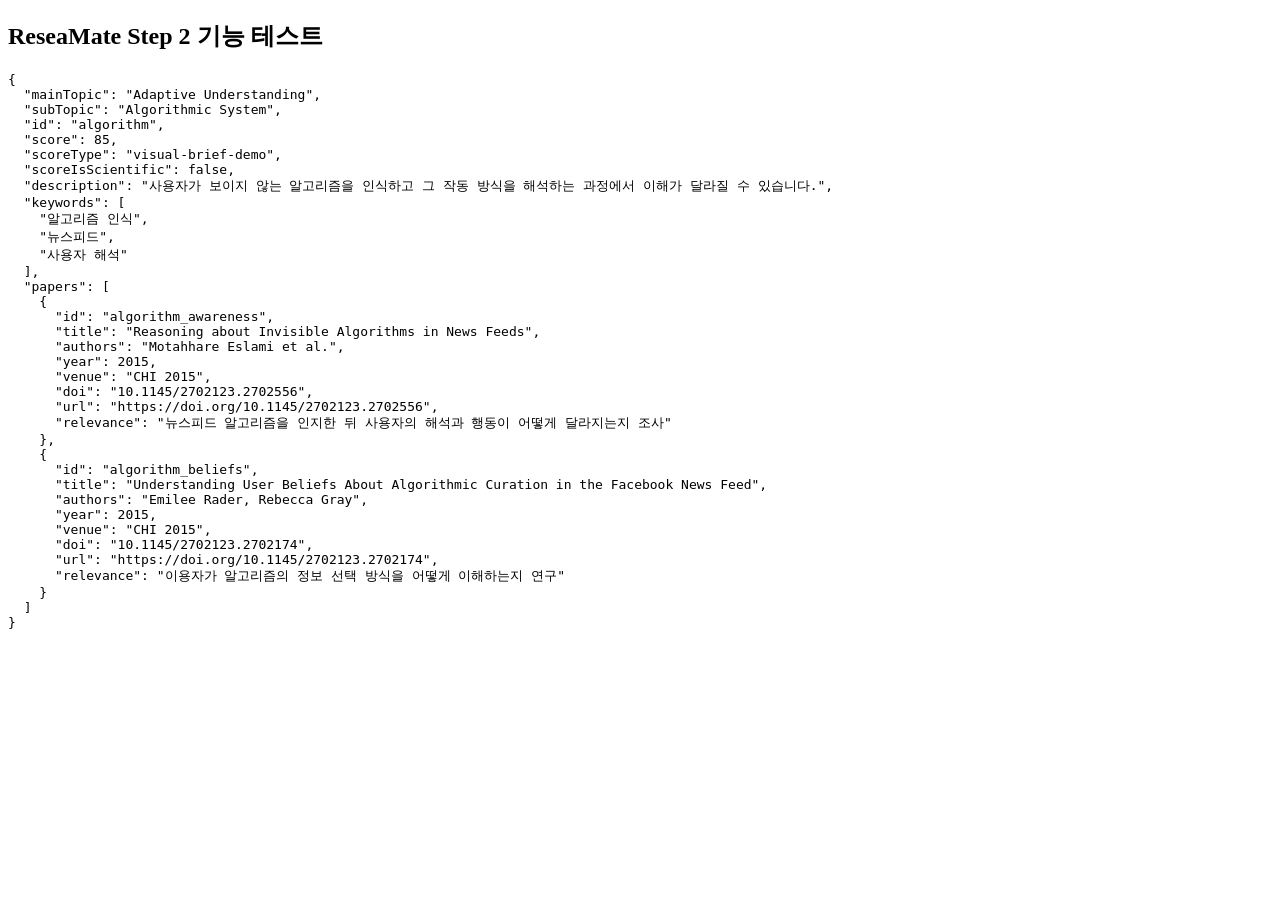
==== prototype/connect-test.html @ 2f5ad93c "Create connect-test.html" ====
<!DOCTYPE html>
<html lang="ko">
<head>
  <meta charset="UTF-8">
  <title>Connect Logic Test</title>
</head>
<body>
  <h2>ReseaMate Step 2 기능 테스트</h2>
  <pre id="output"></pre>

  <script src="./connect-logic.js"></script>
  <script>
    const result = ReseaMateConnect.getConnection(
      "Adaptive Understanding",
      "Algorithmic System"
    );

    document.getElementById("output").textContent =
      JSON.stringify(result, null, 2);
  </script>
</body>
</html>
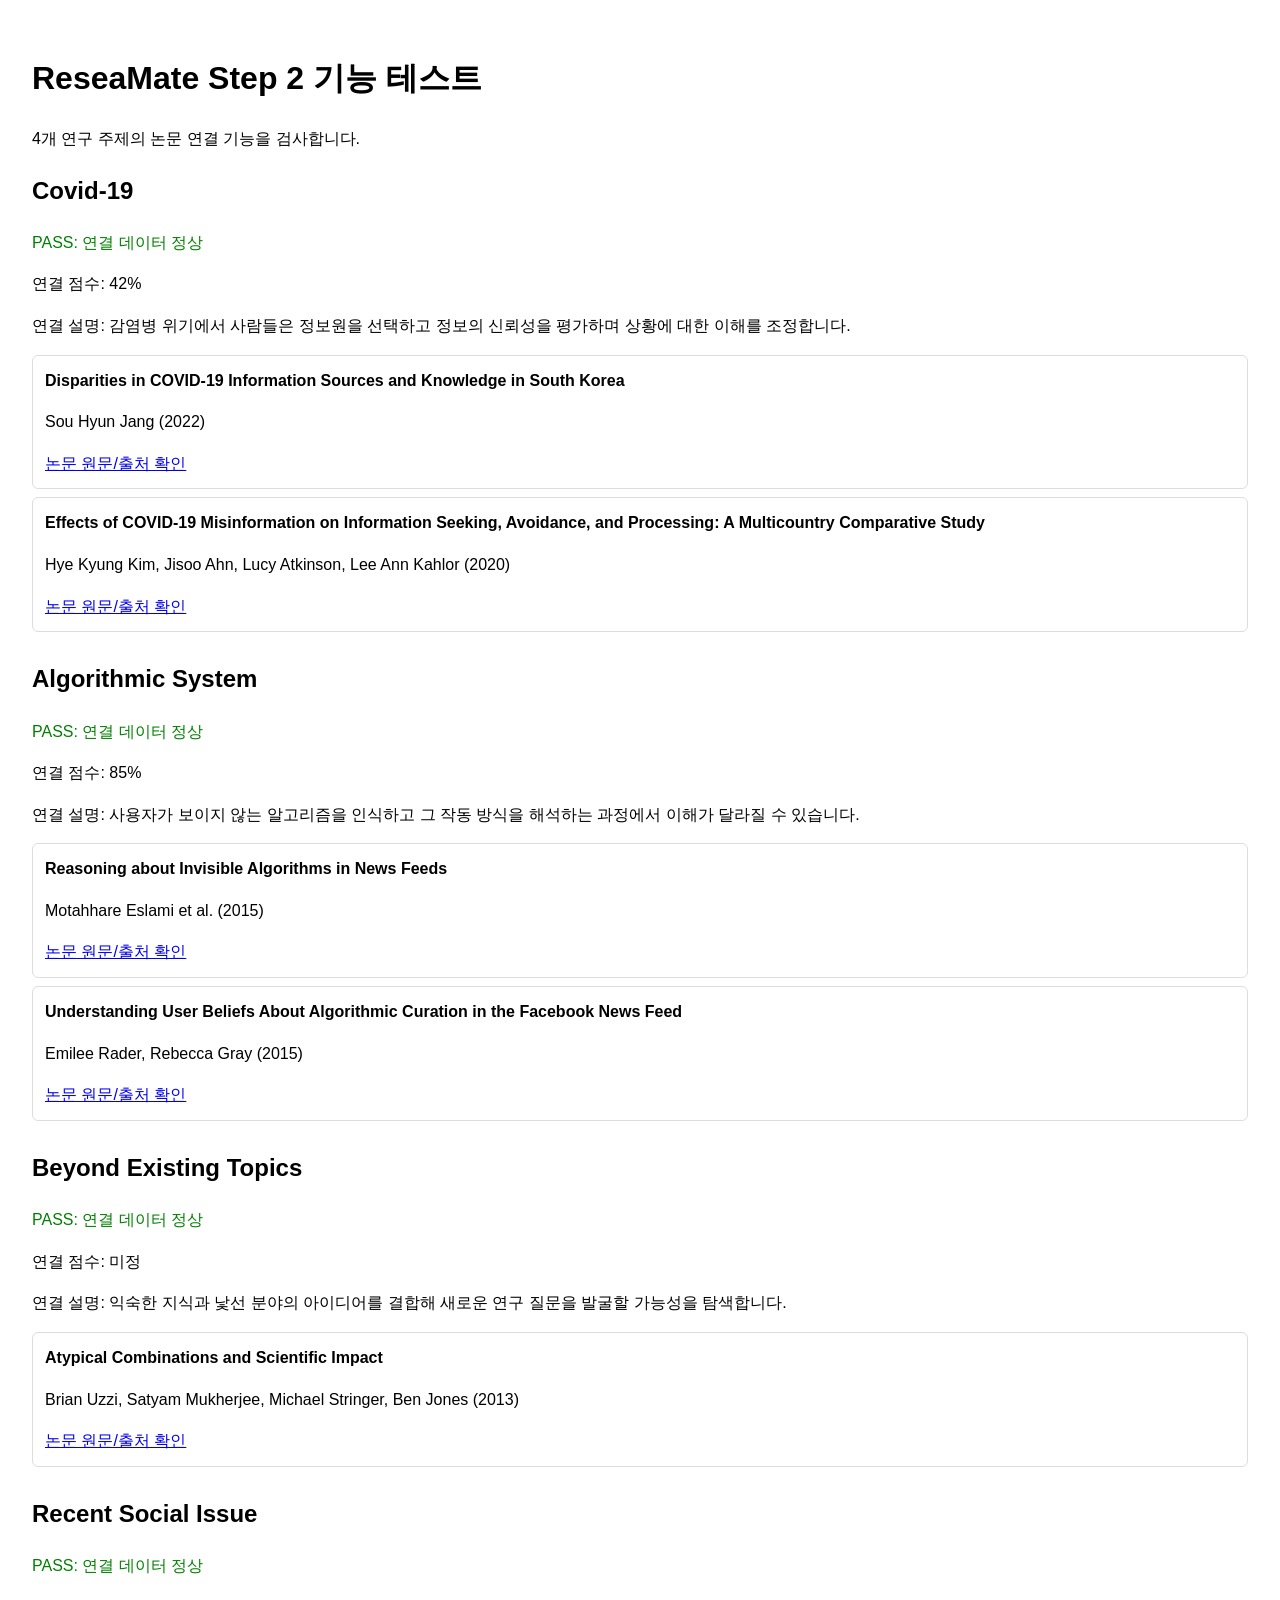
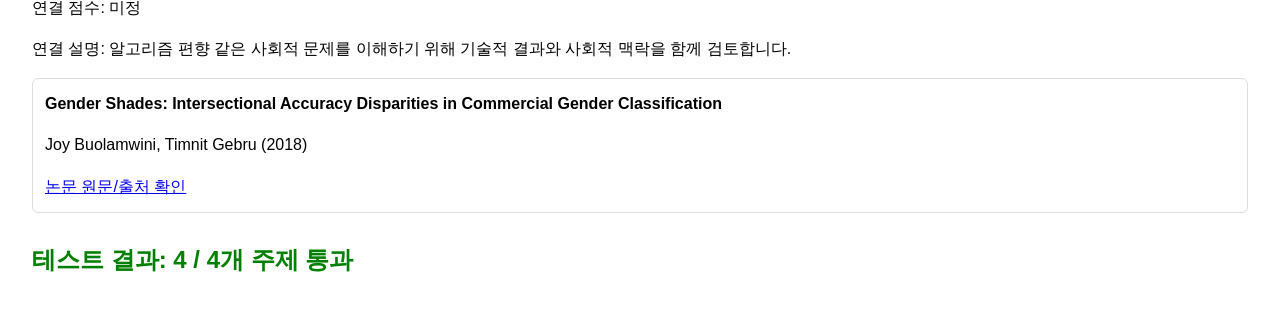
==== commit 29e45356: "Update connect-test.html" ====
--- a/prototype/connect-test.html
+++ b/prototype/connect-test.html
@@ -3,21 +3,123 @@
 <html lang="ko">
 <head>
   <meta charset="UTF-8">
-  <title>Connect Logic Test</title>
+  <title>ReseaMate Step 2 기능 테스트</title>
+  <style>
+    body {
+      font-family: Arial, sans-serif;
+      padding: 24px;
+      line-height: 1.6;
+    }
+    .pass { color: green; }
+    .fail { color: red; }
+    .paper {
+      border: 1px solid #ddd;
+      padding: 12px;
+      margin: 8px 0;
+      border-radius: 6px;
+    }
+    section { margin-bottom: 28px; }
+  </style>
 </head>
 <body>
-  <h2>ReseaMate Step 2 기능 테스트</h2>
-  <pre id="output"></pre>
+
+  <h1>ReseaMate Step 2 기능 테스트</h1>
+  <p>4개 연구 주제의 논문 연결 기능을 검사합니다.</p>
+
+  <div id="results"></div>
 
   <script src="./connect-logic.js"></script>
+
   <script>
-    const result = ReseaMateConnect.getConnection(
-      "Adaptive Understanding",
-      "Algorithmic System"
-    );
+    const container = document.getElementById("results");
+    const API = window.ReseaMateConnect;
 
-    document.getElementById("output").textContent =
-      JSON.stringify(result, null, 2);
+    const topics = [
+      { name: "Covid-19", count: 2, score: 42 },
+      { name: "Algorithmic System", count: 2, score: 85 },
+      { name: "Beyond Existing Topics", count: 1, score: null },
+      { name: "Recent Social Issue", count: 1, score: null }
+    ];
+
+    function addText(parent, tag, text, className = "") {
+      const element = document.createElement(tag);
+      element.textContent = text;
+      if (className) element.className = className;
+      parent.appendChild(element);
+      return element;
+    }
+
+    if (!API) {
+      addText(container, "h2",
+        "FAIL: connect-logic.js를 불러오지 못했습니다.",
+        "fail");
+    } else {
+      let passed = 0;
+
+      topics.forEach(topic => {
+        const section = document.createElement("section");
+        container.appendChild(section);
+
+        addText(section, "h2", topic.name);
+
+        const result = API.getConnection(
+          "Adaptive Understanding",
+          topic.name
+        );
+
+        if (!result) {
+          addText(section, "p", "FAIL: 연결 정보 없음", "fail");
+          return;
+        }
+
+        const countOK = result.papers.length === topic.count;
+        const scoreOK = result.score === topic.score;
+        const fieldsOK = result.papers.every(p =>
+          p.title && p.authors && p.year && p.url
+        );
+
+        if (countOK && scoreOK && fieldsOK) {
+          passed++;
+          addText(section, "p", "PASS: 연결 데이터 정상", "pass");
+        } else {
+          addText(section, "p", "FAIL: 데이터 확인 필요", "fail");
+        }
+
+        addText(section, "p",
+          "연결 점수: " +
+          (result.score === null ? "미정" : result.score + "%")
+        );
+
+        addText(section, "p",
+          "연결 설명: " + result.description
+        );
+
+        result.papers.forEach(paper => {
+          const card = document.createElement("div");
+          card.className = "paper";
+          section.appendChild(card);
+
+          addText(card, "strong", paper.title);
+          addText(card, "p",
+            paper.authors + " (" + paper.year + ")"
+          );
+
+          const link = document.createElement("a");
+          link.href = paper.url;
+          link.textContent = "논문 원문/출처 확인";
+          link.target = "_blank";
+          link.rel = "noopener noreferrer";
+          card.appendChild(link);
+        });
+      });
+
+      addText(
+        container,
+        "h2",
+        "테스트 결과: " + passed + " / 4개 주제 통과",
+        passed === 4 ? "pass" : "fail"
+      );
+    }
   </script>
 </body>
 </html>
